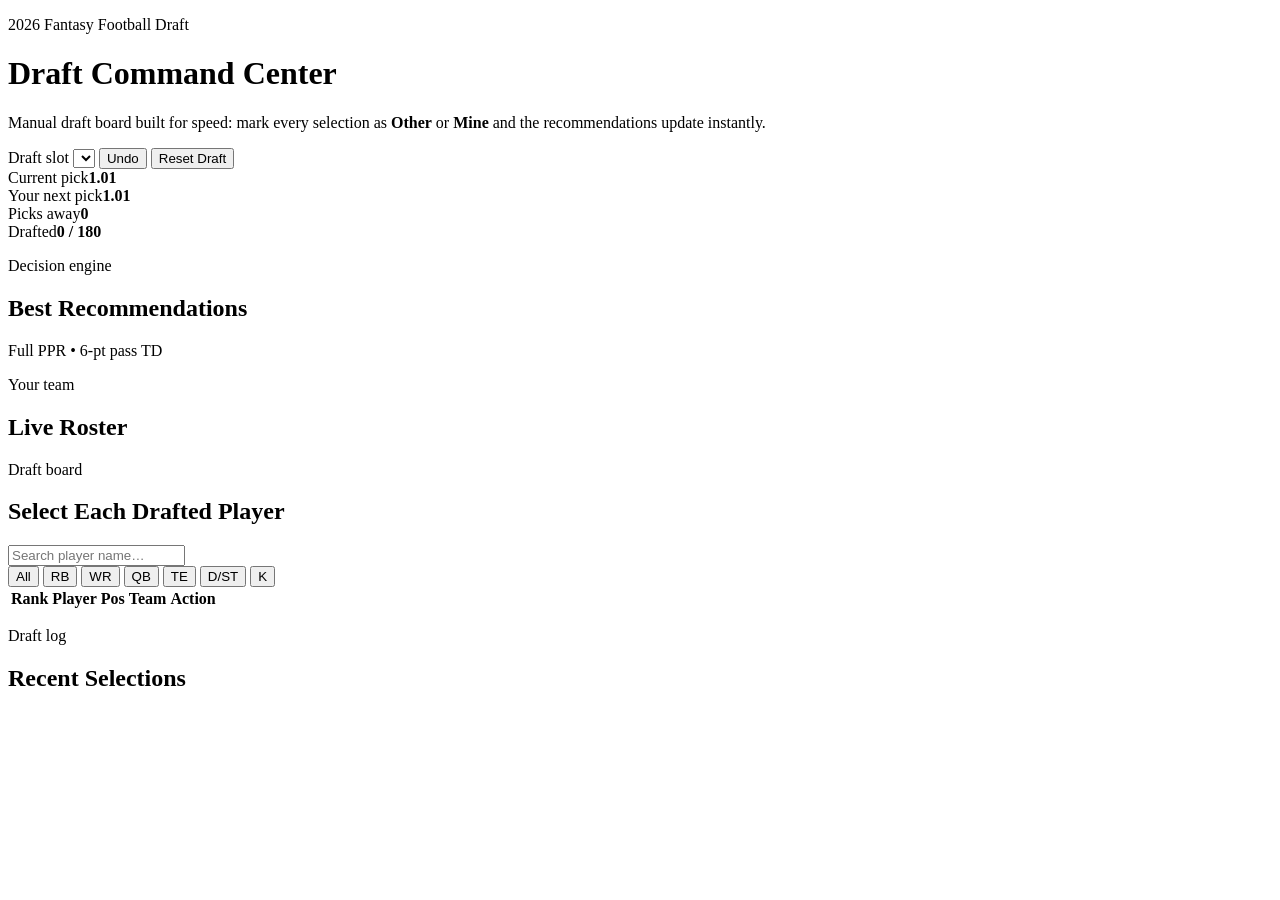
==== index.html @ 655bda46 "Add standalone draft command center page" ====
<!doctype html>
<html lang="en">
<head>
  <meta charset="utf-8" />
  <meta name="viewport" content="width=device-width, initial-scale=1" />
  <title>Fantasy Draft Command Center</title>
  <link rel="stylesheet" href="styles.css" />
</head>
<body>
  <main class="app-shell">
    <header class="hero">
      <div>
        <p class="eyebrow">2026 Fantasy Football Draft</p>
        <h1>Draft Command Center</h1>
        <p class="sub">Manual draft board built for speed: mark every selection as <strong>Other</strong> or <strong>Mine</strong> and the recommendations update instantly.</p>
      </div>
      <div class="hero-actions">
        <label class="field compact">Draft slot
          <select id="slot"></select>
        </label>
        <button id="undo" class="ghost" type="button">Undo</button>
        <button id="reset" class="danger" type="button">Reset Draft</button>
      </div>
    </header>

    <section class="status-strip" aria-live="polite">
      <div><span class="label">Current pick</span><strong id="currentPick">1.01</strong></div>
      <div><span class="label">Your next pick</span><strong id="nextPick">1.01</strong></div>
      <div><span class="label">Picks away</span><strong id="picksAway">0</strong></div>
      <div><span class="label">Drafted</span><strong id="draftedCount">0 / 180</strong></div>
    </section>

    <section class="grid top-grid">
      <div class="panel recommendation-panel">
        <div class="panel-heading">
          <div><p class="eyebrow">Decision engine</p><h2>Best Recommendations</h2></div>
          <span class="badge">Full PPR • 6-pt pass TD</span>
        </div>
        <div id="recommendations" class="recommendations"></div>
      </div>

      <div class="panel roster-panel">
        <div class="panel-heading"><div><p class="eyebrow">Your team</p><h2>Live Roster</h2></div></div>
        <div id="rosterSummary" class="roster-summary"></div>
        <div id="myRoster" class="my-roster"></div>
      </div>
    </section>

    <section class="panel player-panel">
      <div class="panel-heading player-heading">
        <div><p class="eyebrow">Draft board</p><h2>Select Each Drafted Player</h2></div>
        <div class="search-wrap">
          <input id="search" type="search" placeholder="Search player name…" autocomplete="off" />
        </div>
      </div>

      <div class="filters" id="filters">
        <button class="filter active" data-pos="ALL" type="button">All</button>
        <button class="filter" data-pos="RB" type="button">RB</button>
        <button class="filter" data-pos="WR" type="button">WR</button>
        <button class="filter" data-pos="QB" type="button">QB</button>
        <button class="filter" data-pos="TE" type="button">TE</button>
        <button class="filter" data-pos="DST" type="button">D/ST</button>
        <button class="filter" data-pos="K" type="button">K</button>
      </div>

      <div class="table-wrap">
        <table>
          <thead><tr><th>Rank</th><th>Player</th><th>Pos</th><th>Team</th><th>Action</th></tr></thead>
          <tbody id="playerRows"></tbody>
        </table>
      </div>
    </section>

    <section class="panel history-panel">
      <div class="panel-heading"><div><p class="eyebrow">Draft log</p><h2>Recent Selections</h2></div></div>
      <div id="history" class="history"></div>
    </section>
  </main>

  <script src="players.js"></script>
  <script src="engine.js"></script>
  <script src="app.js"></script>
</body>
</html>
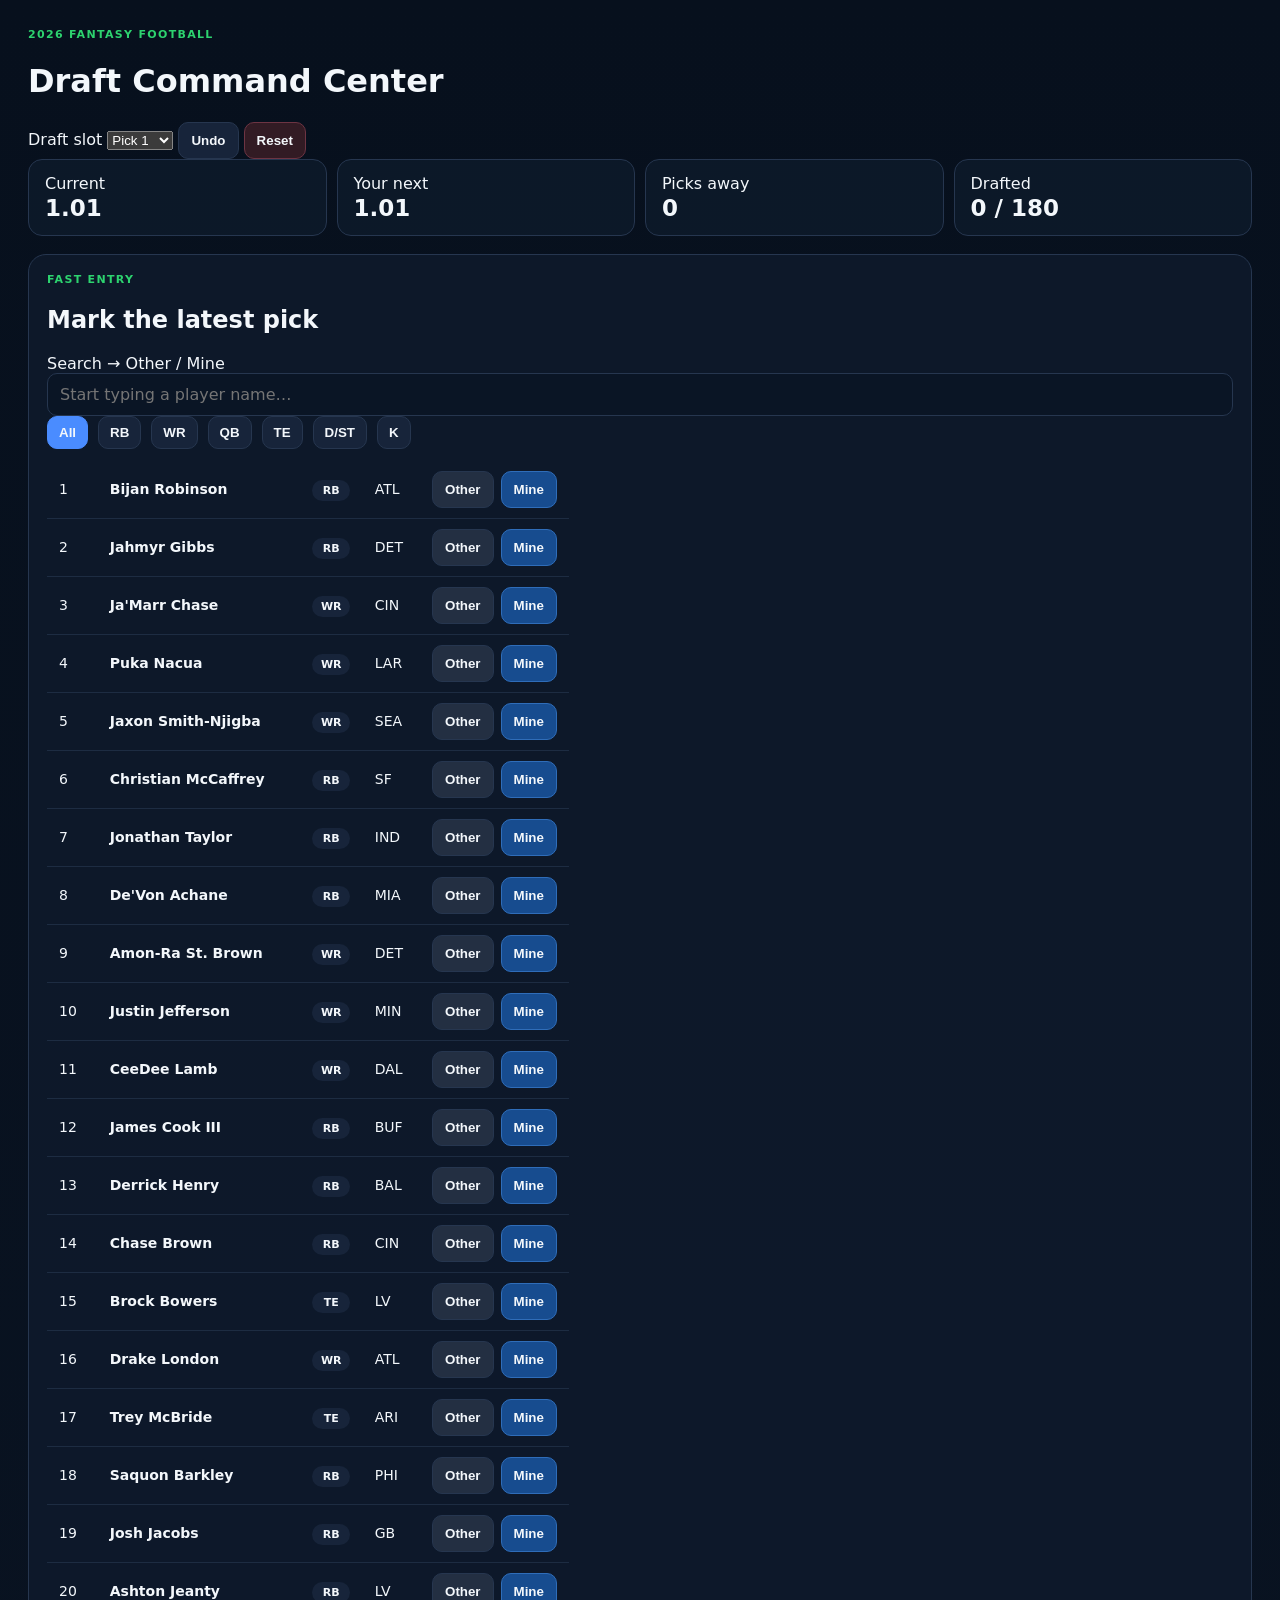
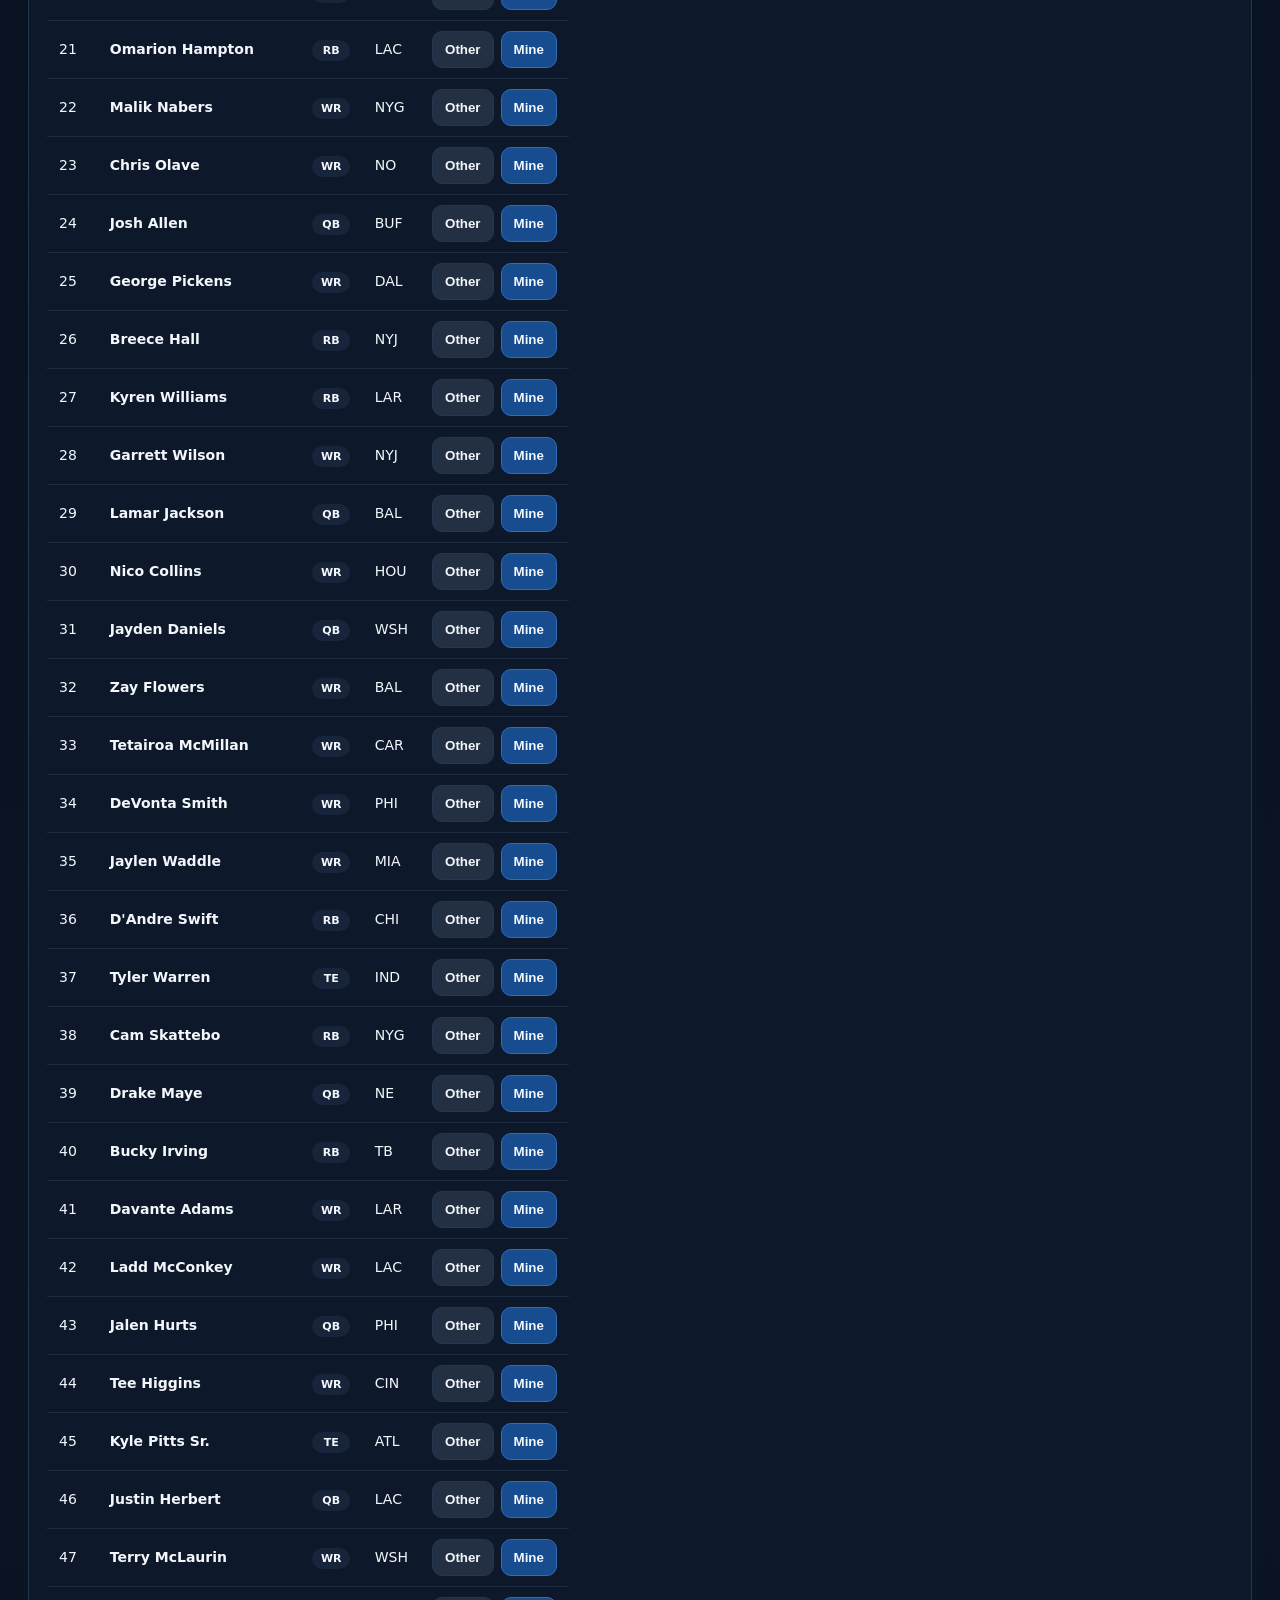
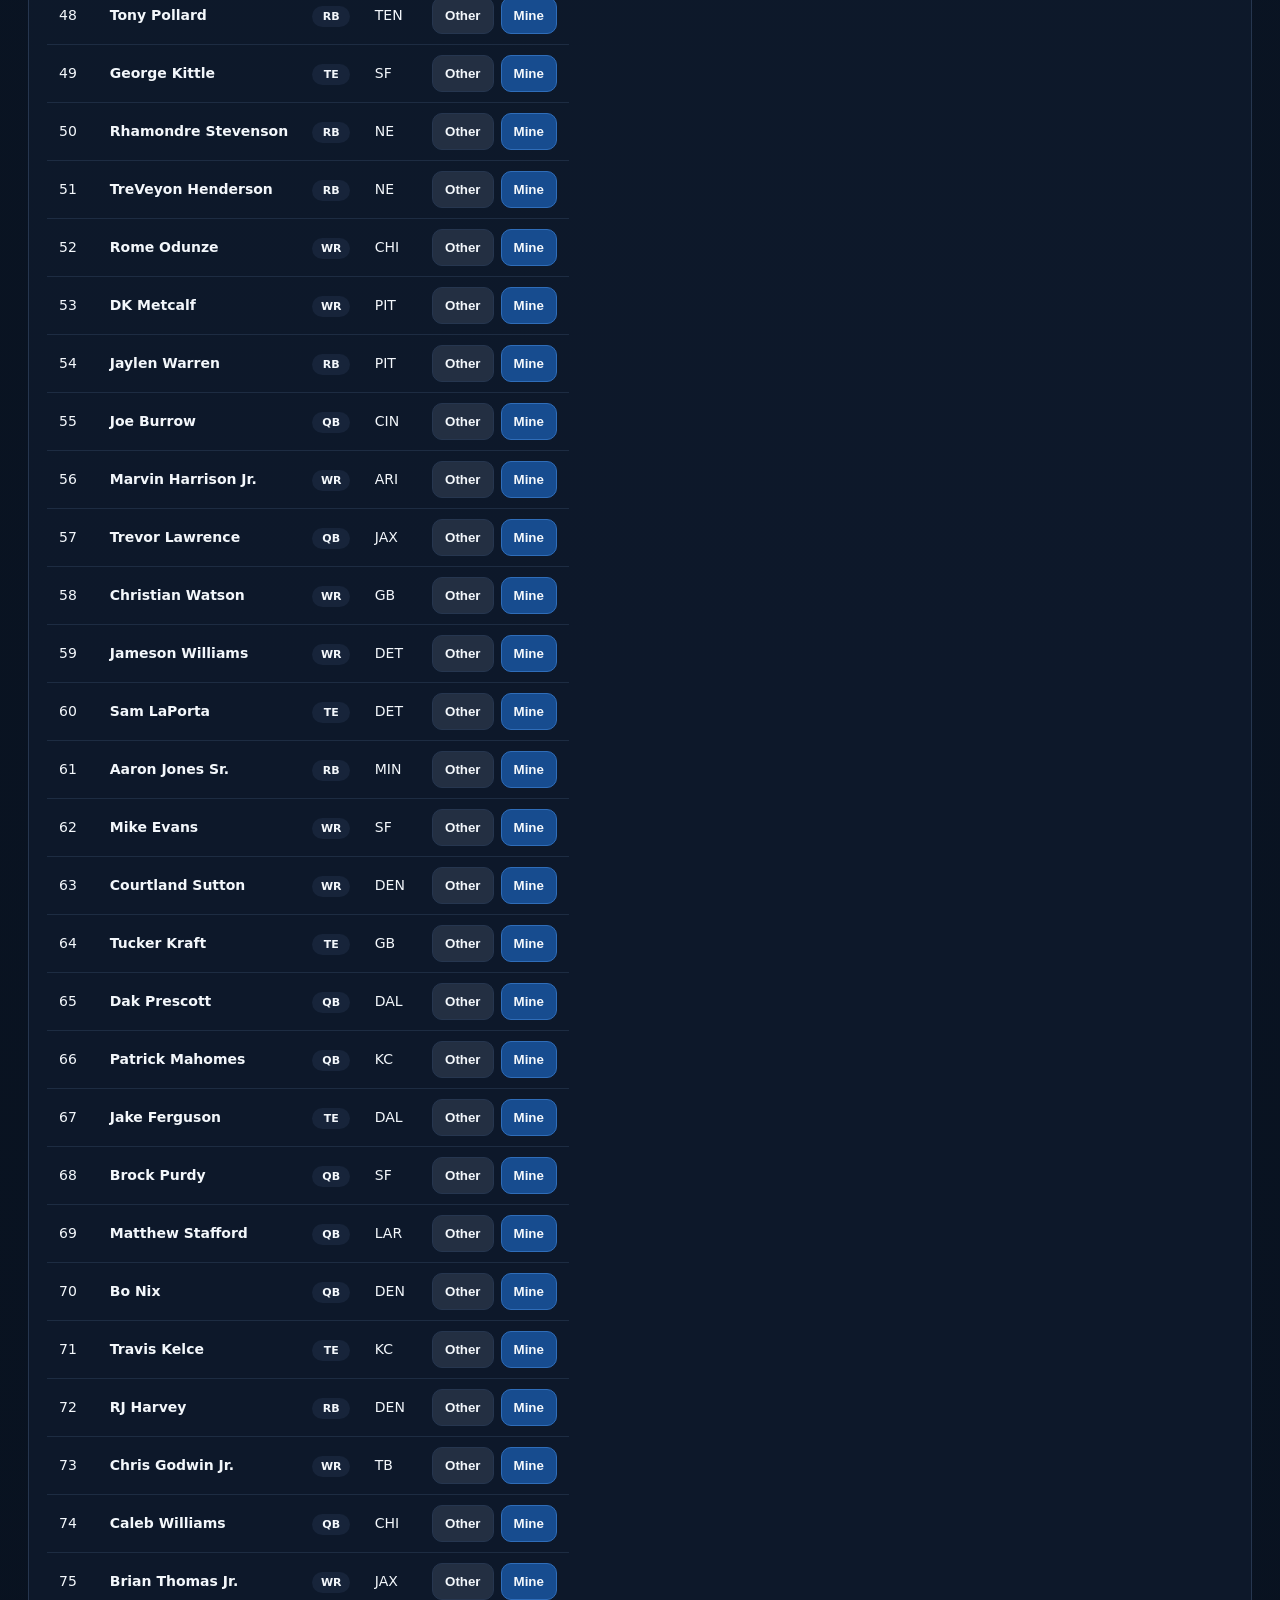
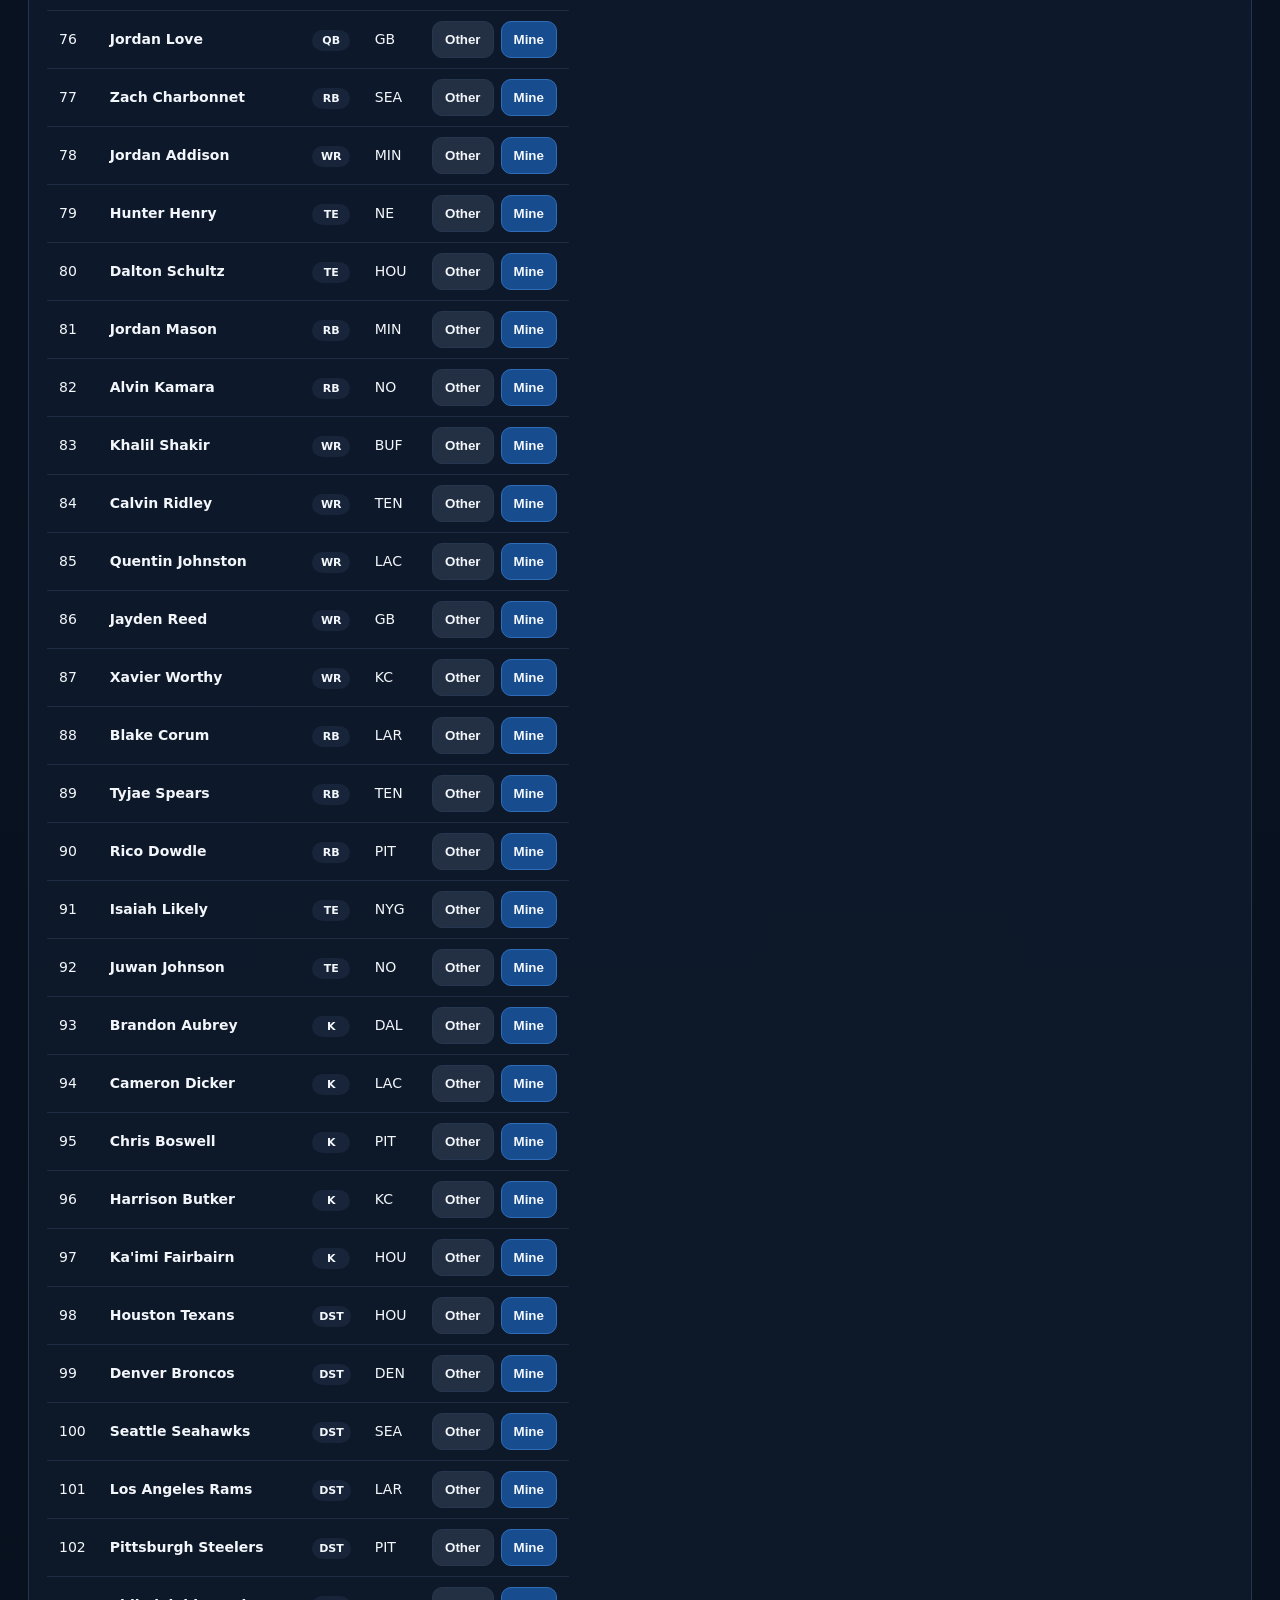
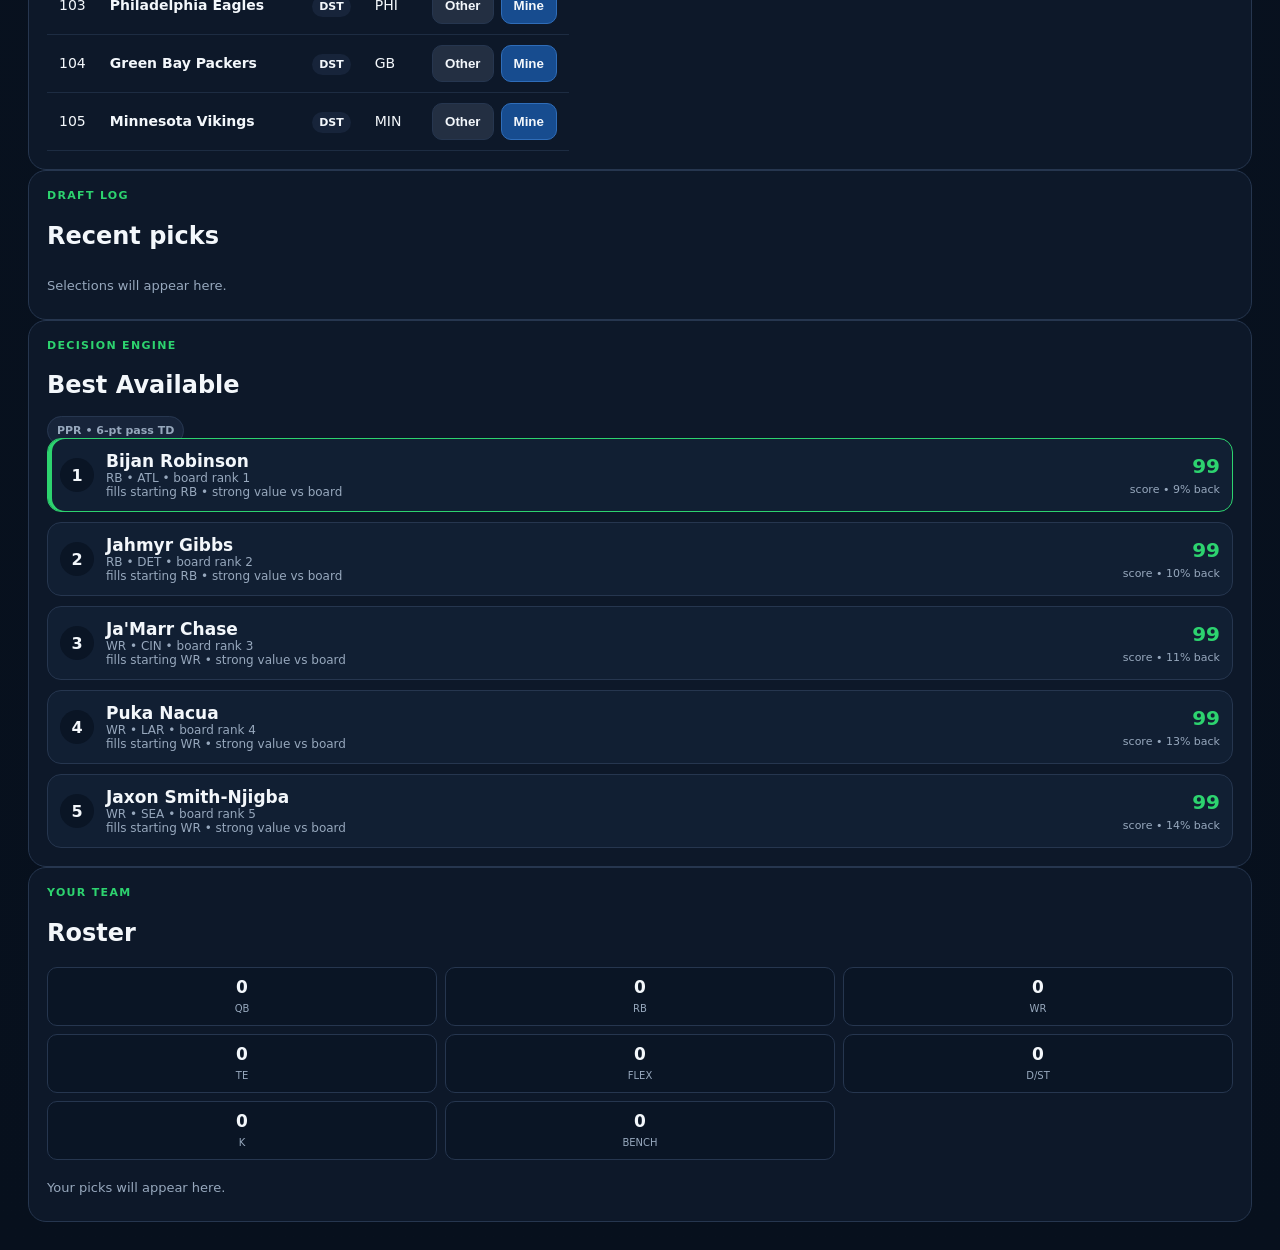
==== commit 839c9a18: "Redesign standalone draft page for one-screen workflow" ====
--- a/index.html
+++ b/index.html
@@ -8,73 +8,66 @@
 </head>
 <body>
   <main class="app-shell">
-    <header class="hero">
+    <header class="topbar">
       <div>
-        <p class="eyebrow">2026 Fantasy Football Draft</p>
+        <p class="eyebrow">2026 Fantasy Football</p>
         <h1>Draft Command Center</h1>
-        <p class="sub">Manual draft board built for speed: mark every selection as <strong>Other</strong> or <strong>Mine</strong> and the recommendations update instantly.</p>
       </div>
-      <div class="hero-actions">
-        <label class="field compact">Draft slot
-          <select id="slot"></select>
-        </label>
-        <button id="undo" class="ghost" type="button">Undo</button>
-        <button id="reset" class="danger" type="button">Reset Draft</button>
+      <div class="top-actions">
+        <label>Draft slot <select id="slot"></select></label>
+        <button id="undo" type="button">Undo</button>
+        <button id="reset" class="danger" type="button">Reset</button>
       </div>
     </header>
 
     <section class="status-strip" aria-live="polite">
-      <div><span class="label">Current pick</span><strong id="currentPick">1.01</strong></div>
-      <div><span class="label">Your next pick</span><strong id="nextPick">1.01</strong></div>
-      <div><span class="label">Picks away</span><strong id="picksAway">0</strong></div>
-      <div><span class="label">Drafted</span><strong id="draftedCount">0 / 180</strong></div>
+      <div><span>Current</span><strong id="currentPick">1.01</strong></div>
+      <div><span>Your next</span><strong id="nextPick">1.01</strong></div>
+      <div><span>Picks away</span><strong id="picksAway">0</strong></div>
+      <div><span>Drafted</span><strong id="draftedCount">0 / 180</strong></div>
     </section>
 
-    <section class="grid top-grid">
-      <div class="panel recommendation-panel">
-        <div class="panel-heading">
-          <div><p class="eyebrow">Decision engine</p><h2>Best Recommendations</h2></div>
-          <span class="badge">Full PPR • 6-pt pass TD</span>
-        </div>
-        <div id="recommendations" class="recommendations"></div>
+    <section class="workspace">
+      <div class="left-column">
+        <section class="panel quick-pick-panel">
+          <div class="section-head">
+            <div><p class="eyebrow">Fast entry</p><h2>Mark the latest pick</h2></div>
+            <span class="hint">Search → Other / Mine</span>
+          </div>
+          <input id="search" class="search" type="search" placeholder="Start typing a player name…" autocomplete="off" />
+          <div class="filters" id="filters">
+            <button class="filter active" data-pos="ALL" type="button">All</button>
+            <button class="filter" data-pos="RB" type="button">RB</button>
+            <button class="filter" data-pos="WR" type="button">WR</button>
+            <button class="filter" data-pos="QB" type="button">QB</button>
+            <button class="filter" data-pos="TE" type="button">TE</button>
+            <button class="filter" data-pos="DST" type="button">D/ST</button>
+            <button class="filter" data-pos="K" type="button">K</button>
+          </div>
+          <div id="playerRows" class="player-list"></div>
+        </section>
+
+        <section class="panel history-panel">
+          <div class="section-head"><div><p class="eyebrow">Draft log</p><h2>Recent picks</h2></div></div>
+          <div id="history" class="history"></div>
+        </section>
       </div>
 
-      <div class="panel roster-panel">
-        <div class="panel-heading"><div><p class="eyebrow">Your team</p><h2>Live Roster</h2></div></div>
-        <div id="rosterSummary" class="roster-summary"></div>
-        <div id="myRoster" class="my-roster"></div>
-      </div>
-    </section>
+      <aside class="right-column">
+        <section class="panel recommendation-panel sticky-panel">
+          <div class="section-head">
+            <div><p class="eyebrow">Decision engine</p><h2>Best Available</h2></div>
+            <span class="badge">PPR • 6-pt pass TD</span>
+          </div>
+          <div id="recommendations" class="recommendations"></div>
+        </section>
 
-    <section class="panel player-panel">
-      <div class="panel-heading player-heading">
-        <div><p class="eyebrow">Draft board</p><h2>Select Each Drafted Player</h2></div>
-        <div class="search-wrap">
-          <input id="search" type="search" placeholder="Search player name…" autocomplete="off" />
-        </div>
-      </div>
-
-      <div class="filters" id="filters">
-        <button class="filter active" data-pos="ALL" type="button">All</button>
-        <button class="filter" data-pos="RB" type="button">RB</button>
-        <button class="filter" data-pos="WR" type="button">WR</button>
-        <button class="filter" data-pos="QB" type="button">QB</button>
-        <button class="filter" data-pos="TE" type="button">TE</button>
-        <button class="filter" data-pos="DST" type="button">D/ST</button>
-        <button class="filter" data-pos="K" type="button">K</button>
-      </div>
-
-      <div class="table-wrap">
-        <table>
-          <thead><tr><th>Rank</th><th>Player</th><th>Pos</th><th>Team</th><th>Action</th></tr></thead>
-          <tbody id="playerRows"></tbody>
-        </table>
-      </div>
-    </section>
-
-    <section class="panel history-panel">
-      <div class="panel-heading"><div><p class="eyebrow">Draft log</p><h2>Recent Selections</h2></div></div>
-      <div id="history" class="history"></div>
+        <section class="panel roster-panel">
+          <div class="section-head"><div><p class="eyebrow">Your team</p><h2>Roster</h2></div></div>
+          <div id="rosterSummary" class="roster-summary"></div>
+          <div id="myRoster" class="my-roster"></div>
+        </section>
+      </aside>
     </section>
   </main>
 
--- a/styles.css
+++ b/styles.css
@@ -0,0 +1 @@
+:root{color-scheme:dark;--bg:#07101d;--panel:#0e1a2b;--panel2:#111f33;--border:#26364f;--text:#f3f7fb;--muted:#97a8bd;--green:#2dd36f;--blue:#4a8cff;--red:#ff6b6b;--gold:#f4c45e}*{box-sizing:border-box}body{margin:0;background:linear-gradient(180deg,#07101d,#0a1423 35%,#07101d);color:var(--text);font-family:Inter,ui-sans-serif,system-ui,-apple-system,BlinkMacSystemFont,"Segoe UI",sans-serif}.app-shell{max-width:1500px;margin:0 auto;padding:28px}.hero{display:flex;gap:24px;align-items:flex-end;justify-content:space-between;margin-bottom:18px}.hero h1{margin:2px 0 8px;font-size:clamp(30px,4vw,52px);letter-spacing:-.03em}.sub{max-width:850px;color:var(--muted);margin:0;font-size:15px}.eyebrow{margin:0;color:var(--green);text-transform:uppercase;letter-spacing:.12em;font-size:11px;font-weight:900}.hero-actions,.filters{display:flex;gap:10px;align-items:center;flex-wrap:wrap}.field{display:grid;gap:5px;color:var(--muted);font-size:12px}.field select,input{background:#0a1525;color:var(--text);border:1px solid var(--border);border-radius:10px;padding:11px 12px;font:inherit}.compact select{min-width:110px}button{border:1px solid var(--border);background:#17243a;color:var(--text);border-radius:10px;padding:10px 12px;font-weight:800;cursor:pointer}button:hover{filter:brightness(1.08)}button:focus-visible,input:focus-visible,select:focus-visible{outline:3px solid rgba(74,140,255,.4);outline-offset:2px}.ghost{background:#111d30}.danger{background:#321b24;border-color:#6d3443}.status-strip{display:grid;grid-template-columns:repeat(4,minmax(0,1fr));gap:10px;margin-bottom:18px}.status-strip>div{background:rgba(14,26,43,.85);border:1px solid var(--border);border-radius:14px;padding:14px 16px}.status-strip .label{display:block;color:var(--muted);font-size:11px;text-transform:uppercase;letter-spacing:.08em}.status-strip strong{display:block;font-size:23px;margin-top:2px}.grid{display:grid;gap:18px}.top-grid{grid-template-columns:minmax(0,1.35fr) minmax(320px,.65fr);margin-bottom:18px}.panel{background:rgba(14,26,43,.92);border:1px solid var(--border);border-radius:18px;padding:18px}.panel-heading{display:flex;justify-content:space-between;gap:14px;align-items:center;margin-bottom:12px}.panel-heading h2{margin:2px 0 0;font-size:20px}.badge{font-size:11px;font-weight:800;background:#17243a;border:1px solid var(--border);padding:7px 9px;border-radius:999px;color:var(--muted)}.recommendations{display:grid;gap:10px}.rec{display:grid;grid-template-columns:auto 1fr auto;gap:12px;align-items:center;background:var(--panel2);border:1px solid var(--border);border-radius:14px;padding:12px}.rec:first-child{border-color:var(--green);box-shadow:inset 4px 0 0 var(--green)}.rec-rank{width:34px;height:34px;border-radius:50%;display:grid;place-items:center;background:#0a1525;font-weight:900}.rec-name{font-weight:900;font-size:17px}.rec-meta,.rec-reason{color:var(--muted);font-size:12px}.rec-score{text-align:right}.rec-score strong{display:block;font-size:20px;color:var(--green)}.rec-score span{font-size:11px;color:var(--muted)}.roster-summary{display:grid;grid-template-columns:repeat(3,1fr);gap:8px;margin-bottom:12px}.roster-pill{background:#0a1525;border:1px solid var(--border);border-radius:10px;padding:9px;text-align:center}.roster-pill strong{display:block;font-size:17px}.roster-pill span{font-size:10px;color:var(--muted)}.my-roster{display:grid;gap:7px}.my-player{display:flex;justify-content:space-between;gap:12px;background:var(--panel2);border:1px solid var(--border);border-radius:10px;padding:9px 10px}.my-player span:last-child{color:var(--muted);font-size:12px}.player-panel{margin-bottom:18px}.player-heading{align-items:flex-end}.search-wrap{min-width:min(100%,380px)}#search{width:100%;font-size:16px}.filters{margin-bottom:12px}.filter{padding:8px 11px}.filter.active{background:var(--blue);border-color:var(--blue)}.table-wrap{overflow:auto;border:1px solid var(--border);border-radius:12px;max-height:650px}table{width:100%;border-collapse:collapse;min-width:720px}thead{position:sticky;top:0;z-index:2;background:#0b1728}th,td{text-align:left;padding:10px 12px;border-bottom:1px solid #1d2c42}th{font-size:11px;text-transform:uppercase;letter-spacing:.06em;color:var(--muted)}td{font-size:14px}.player-name{font-weight:850}.pos{display:inline-flex;min-width:38px;justify-content:center;padding:4px 7px;border-radius:999px;background:#17243a;font-size:11px;font-weight:900}.actions-cell{display:flex;gap:7px}.other-btn{background:#232f42}.mine-btn{background:#174c8f;border-color:#2f6db9}.history{display:flex;flex-wrap:wrap;gap:8px}.history-item{background:#0a1525;border:1px solid var(--border);border-radius:10px;padding:8px 10px;font-size:12px}.history-item.mine{border-color:var(--blue)}.empty{color:var(--muted);font-size:13px;padding:8px 0}@media(max-width:900px){.hero{align-items:flex-start;flex-direction:column}.top-grid{grid-template-columns:1fr}.status-strip{grid-template-columns:repeat(2,1fr)}}@media(max-width:560px){.app-shell{padding:14px}.status-strip{grid-template-columns:1fr 1fr}.hero-actions{width:100%}.hero-actions>*{flex:1}.panel{padding:14px}.panel-heading{align-items:flex-start;flex-direction:column}.search-wrap{width:100%;min-width:0}.rec{grid-template-columns:auto 1fr}.rec-score{grid-column:2;text-align:left}.roster-summary{grid-template-columns:repeat(2,1fr)}}
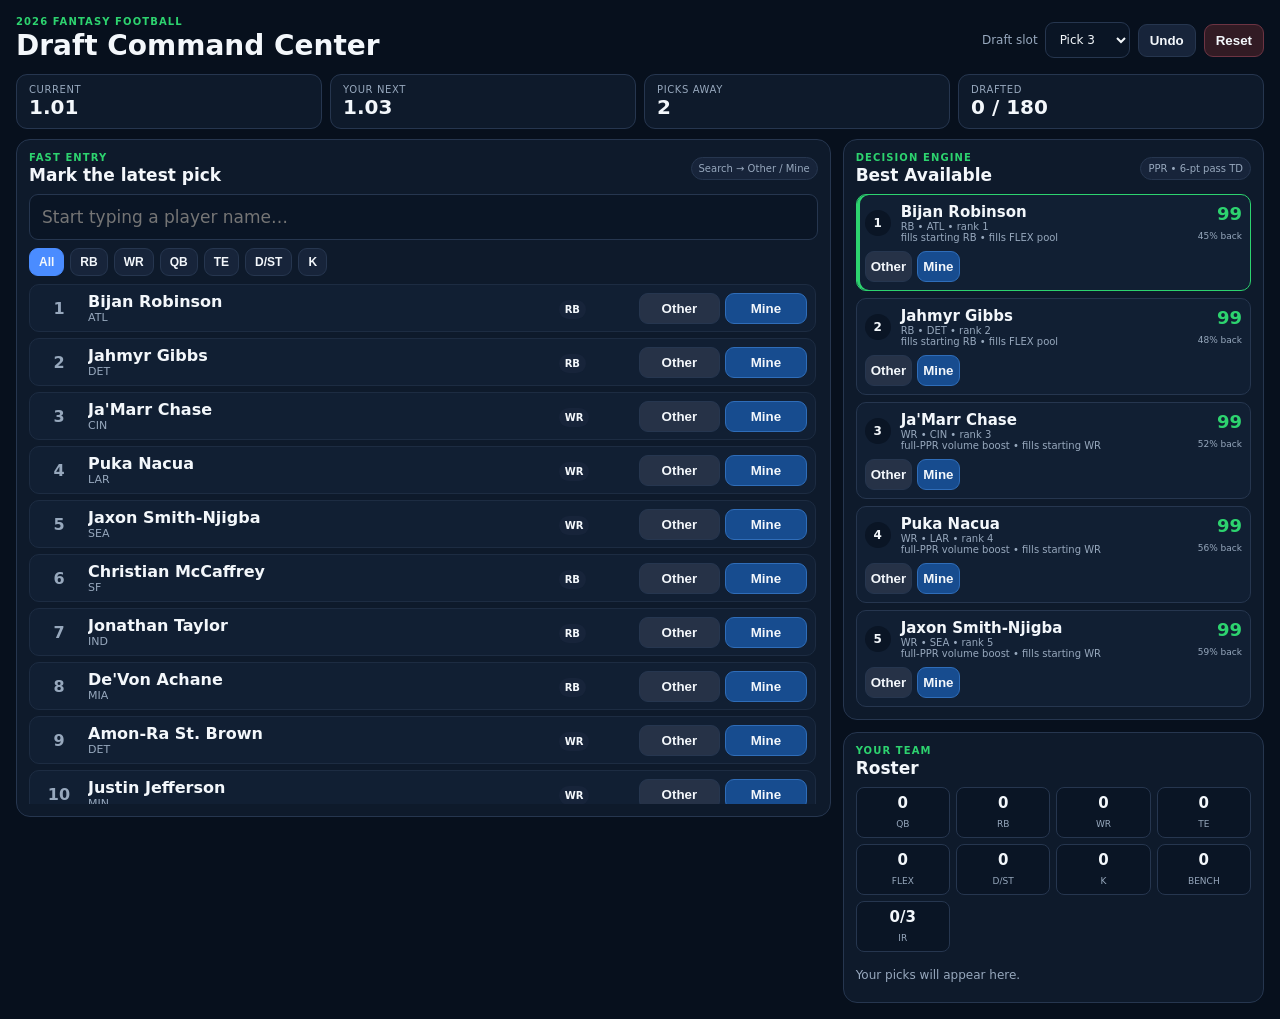
==== commit 8ff32522: "Remove recent draft log from standalone page" ====
--- a/index.html
+++ b/index.html
@@ -46,11 +46,6 @@
           </div>
           <div id="playerRows" class="player-list"></div>
         </section>
-
-        <section class="panel history-panel">
-          <div class="section-head"><div><p class="eyebrow">Draft log</p><h2>Recent picks</h2></div></div>
-          <div id="history" class="history"></div>
-        </section>
       </div>
 
       <aside class="right-column">
--- a/styles.css
+++ b/styles.css
@@ -1 +1 @@
-:root{color-scheme:dark;--bg:#07101d;--panel:#0e1a2b;--panel2:#111f33;--border:#26364f;--text:#f3f7fb;--muted:#97a8bd;--green:#2dd36f;--blue:#4a8cff;--red:#ff6b6b;--gold:#f4c45e}*{box-sizing:border-box}body{margin:0;background:linear-gradient(180deg,#07101d,#0a1423 35%,#07101d);color:var(--text);font-family:Inter,ui-sans-serif,system-ui,-apple-system,BlinkMacSystemFont,"Segoe UI",sans-serif}.app-shell{max-width:1500px;margin:0 auto;padding:28px}.hero{display:flex;gap:24px;align-items:flex-end;justify-content:space-between;margin-bottom:18px}.hero h1{margin:2px 0 8px;font-size:clamp(30px,4vw,52px);letter-spacing:-.03em}.sub{max-width:850px;color:var(--muted);margin:0;font-size:15px}.eyebrow{margin:0;color:var(--green);text-transform:uppercase;letter-spacing:.12em;font-size:11px;font-weight:900}.hero-actions,.filters{display:flex;gap:10px;align-items:center;flex-wrap:wrap}.field{display:grid;gap:5px;color:var(--muted);font-size:12px}.field select,input{background:#0a1525;color:var(--text);border:1px solid var(--border);border-radius:10px;padding:11px 12px;font:inherit}.compact select{min-width:110px}button{border:1px solid var(--border);background:#17243a;color:var(--text);border-radius:10px;padding:10px 12px;font-weight:800;cursor:pointer}button:hover{filter:brightness(1.08)}button:focus-visible,input:focus-visible,select:focus-visible{outline:3px solid rgba(74,140,255,.4);outline-offset:2px}.ghost{background:#111d30}.danger{background:#321b24;border-color:#6d3443}.status-strip{display:grid;grid-template-columns:repeat(4,minmax(0,1fr));gap:10px;margin-bottom:18px}.status-strip>div{background:rgba(14,26,43,.85);border:1px solid var(--border);border-radius:14px;padding:14px 16px}.status-strip .label{display:block;color:var(--muted);font-size:11px;text-transform:uppercase;letter-spacing:.08em}.status-strip strong{display:block;font-size:23px;margin-top:2px}.grid{display:grid;gap:18px}.top-grid{grid-template-columns:minmax(0,1.35fr) minmax(320px,.65fr);margin-bottom:18px}.panel{background:rgba(14,26,43,.92);border:1px solid var(--border);border-radius:18px;padding:18px}.panel-heading{display:flex;justify-content:space-between;gap:14px;align-items:center;margin-bottom:12px}.panel-heading h2{margin:2px 0 0;font-size:20px}.badge{font-size:11px;font-weight:800;background:#17243a;border:1px solid var(--border);padding:7px 9px;border-radius:999px;color:var(--muted)}.recommendations{display:grid;gap:10px}.rec{display:grid;grid-template-columns:auto 1fr auto;gap:12px;align-items:center;background:var(--panel2);border:1px solid var(--border);border-radius:14px;padding:12px}.rec:first-child{border-color:var(--green);box-shadow:inset 4px 0 0 var(--green)}.rec-rank{width:34px;height:34px;border-radius:50%;display:grid;place-items:center;background:#0a1525;font-weight:900}.rec-name{font-weight:900;font-size:17px}.rec-meta,.rec-reason{color:var(--muted);font-size:12px}.rec-score{text-align:right}.rec-score strong{display:block;font-size:20px;color:var(--green)}.rec-score span{font-size:11px;color:var(--muted)}.roster-summary{display:grid;grid-template-columns:repeat(3,1fr);gap:8px;margin-bottom:12px}.roster-pill{background:#0a1525;border:1px solid var(--border);border-radius:10px;padding:9px;text-align:center}.roster-pill strong{display:block;font-size:17px}.roster-pill span{font-size:10px;color:var(--muted)}.my-roster{display:grid;gap:7px}.my-player{display:flex;justify-content:space-between;gap:12px;background:var(--panel2);border:1px solid var(--border);border-radius:10px;padding:9px 10px}.my-player span:last-child{color:var(--muted);font-size:12px}.player-panel{margin-bottom:18px}.player-heading{align-items:flex-end}.search-wrap{min-width:min(100%,380px)}#search{width:100%;font-size:16px}.filters{margin-bottom:12px}.filter{padding:8px 11px}.filter.active{background:var(--blue);border-color:var(--blue)}.table-wrap{overflow:auto;border:1px solid var(--border);border-radius:12px;max-height:650px}table{width:100%;border-collapse:collapse;min-width:720px}thead{position:sticky;top:0;z-index:2;background:#0b1728}th,td{text-align:left;padding:10px 12px;border-bottom:1px solid #1d2c42}th{font-size:11px;text-transform:uppercase;letter-spacing:.06em;color:var(--muted)}td{font-size:14px}.player-name{font-weight:850}.pos{display:inline-flex;min-width:38px;justify-content:center;padding:4px 7px;border-radius:999px;background:#17243a;font-size:11px;font-weight:900}.actions-cell{display:flex;gap:7px}.other-btn{background:#232f42}.mine-btn{background:#174c8f;border-color:#2f6db9}.history{display:flex;flex-wrap:wrap;gap:8px}.history-item{background:#0a1525;border:1px solid var(--border);border-radius:10px;padding:8px 10px;font-size:12px}.history-item.mine{border-color:var(--blue)}.empty{color:var(--muted);font-size:13px;padding:8px 0}@media(max-width:900px){.hero{align-items:flex-start;flex-direction:column}.top-grid{grid-template-columns:1fr}.status-strip{grid-template-columns:repeat(2,1fr)}}@media(max-width:560px){.app-shell{padding:14px}.status-strip{grid-template-columns:1fr 1fr}.hero-actions{width:100%}.hero-actions>*{flex:1}.panel{padding:14px}.panel-heading{align-items:flex-start;flex-direction:column}.search-wrap{width:100%;min-width:0}.rec{grid-template-columns:auto 1fr}.rec-score{grid-column:2;text-align:left}.roster-summary{grid-template-columns:repeat(2,1fr)}}+:root{color-scheme:dark;--bg:#07101d;--panel:#0e1a2b;--panel2:#111f33;--border:#26364f;--text:#f3f7fb;--muted:#97a8bd;--green:#2dd36f;--blue:#4a8cff;--red:#ff6b6b}*{box-sizing:border-box}body{margin:0;background:#07101d;color:var(--text);font-family:Inter,ui-sans-serif,system-ui,-apple-system,BlinkMacSystemFont,"Segoe UI",sans-serif}.app-shell{max-width:1680px;margin:0 auto;padding:16px}.topbar{display:flex;justify-content:space-between;gap:18px;align-items:center;margin-bottom:10px}.topbar h1{font-size:28px;margin:2px 0}.eyebrow{margin:0;color:var(--green);text-transform:uppercase;letter-spacing:.11em;font-size:10px;font-weight:900}.top-actions{display:flex;align-items:center;gap:8px;flex-wrap:wrap}.top-actions label{font-size:12px;color:var(--muted);display:flex;align-items:center;gap:7px}select,input{background:#0a1525;color:var(--text);border:1px solid var(--border);border-radius:9px;padding:9px 10px;font:inherit}button{border:1px solid var(--border);background:#17243a;color:var(--text);border-radius:9px;padding:8px 11px;font-weight:800;cursor:pointer}.danger{background:#321b24;border-color:#6d3443}.status-strip{display:grid;grid-template-columns:repeat(4,1fr);gap:8px;margin-bottom:10px}.status-strip>div{background:var(--panel);border:1px solid var(--border);border-radius:11px;padding:9px 12px}.status-strip span{display:block;color:var(--muted);font-size:10px;text-transform:uppercase;letter-spacing:.06em}.status-strip strong{font-size:20px}.workspace{display:grid;grid-template-columns:minmax(0,1.45fr) minmax(390px,.75fr);gap:12px;align-items:start}.left-column,.right-column{display:grid;gap:12px}.panel{background:var(--panel);border:1px solid var(--border);border-radius:14px;padding:12px}.section-head{display:flex;justify-content:space-between;align-items:center;gap:10px;margin-bottom:9px}.section-head h2{margin:2px 0 0;font-size:17px}.hint,.badge{color:var(--muted);font-size:10px;background:#17243a;border:1px solid var(--border);padding:5px 7px;border-radius:999px}.search{width:100%;font-size:17px;padding:12px;margin-bottom:8px}.filters{display:flex;gap:6px;flex-wrap:wrap;margin-bottom:8px}.filter{padding:6px 9px;font-size:12px}.filter.active{background:var(--blue);border-color:var(--blue)}.player-list{display:grid;gap:6px;max-height:520px;overflow:auto;padding-right:2px}.player-row{display:grid;grid-template-columns:42px minmax(0,1fr) 72px 168px;gap:8px;align-items:center;padding:7px 8px;border:1px solid #1d2c42;background:var(--panel2);border-radius:10px}.player-rank{font-weight:900;color:var(--muted);text-align:center}.player-name{font-weight:900;white-space:nowrap;overflow:hidden;text-overflow:ellipsis}.player-meta{font-size:11px;color:var(--muted)}.pos{display:inline-flex;justify-content:center;padding:4px 6px;border-radius:999px;background:#17243a;font-size:10px;font-weight:900}.actions-cell{display:grid;grid-template-columns:1fr 1fr;gap:5px}.actions-cell button{padding:7px 5px}.other-btn{background:#263247}.mine-btn{background:#174c8f;border-color:#2f6db9}.recommendations{display:grid;gap:7px}.rec{display:grid;grid-template-columns:28px minmax(0,1fr) auto;gap:8px;align-items:center;background:var(--panel2);border:1px solid var(--border);border-radius:10px;padding:8px}.rec:first-child{border-color:var(--green);box-shadow:inset 3px 0 0 var(--green)}.rec-rank{width:26px;height:26px;border-radius:50%;display:grid;place-items:center;background:#0a1525;font-weight:900;font-size:12px}.rec-name{font-size:15px;font-weight:900}.rec-meta,.rec-reason{font-size:10px;color:var(--muted)}.rec-score{text-align:right}.rec-score strong{display:block;color:var(--green);font-size:18px}.rec-score span{font-size:9px;color:var(--muted)}.roster-summary{display:grid;grid-template-columns:repeat(4,1fr);gap:6px;margin-bottom:8px}.roster-pill{background:#0a1525;border:1px solid var(--border);border-radius:8px;padding:6px;text-align:center}.roster-pill strong{display:block;font-size:15px}.roster-pill span{font-size:9px;color:var(--muted)}.my-roster{display:grid;grid-template-columns:1fr 1fr;gap:5px}.my-player{display:flex;justify-content:space-between;gap:6px;background:var(--panel2);border:1px solid var(--border);border-radius:8px;padding:6px 7px;font-size:11px}.my-player span:last-child{color:var(--muted)}.history{display:flex;gap:6px;overflow:auto;padding-bottom:2px}.history-item{white-space:nowrap;background:#0a1525;border:1px solid var(--border);border-radius:8px;padding:6px 8px;font-size:10px}.history-item.mine{border-color:var(--blue)}.empty{color:var(--muted);font-size:12px;padding:8px 0}.sticky-panel{position:sticky;top:10px}button:focus-visible,input:focus-visible,select:focus-visible{outline:3px solid rgba(74,140,255,.4);outline-offset:2px}@media(max-width:1050px){.workspace{grid-template-columns:1fr}.sticky-panel{position:static}.player-list{max-height:none}.my-roster{grid-template-columns:1fr 1fr}}@media(max-width:650px){.app-shell{padding:10px}.topbar{align-items:flex-start;flex-direction:column}.status-strip{grid-template-columns:repeat(2,1fr)}.player-row{grid-template-columns:34px minmax(0,1fr);}.player-row .player-position{grid-column:1}.actions-cell{grid-column:1/-1}.roster-summary{grid-template-columns:repeat(4,1fr)}.my-roster{grid-template-columns:1fr}.hint,.badge{display:none}}
